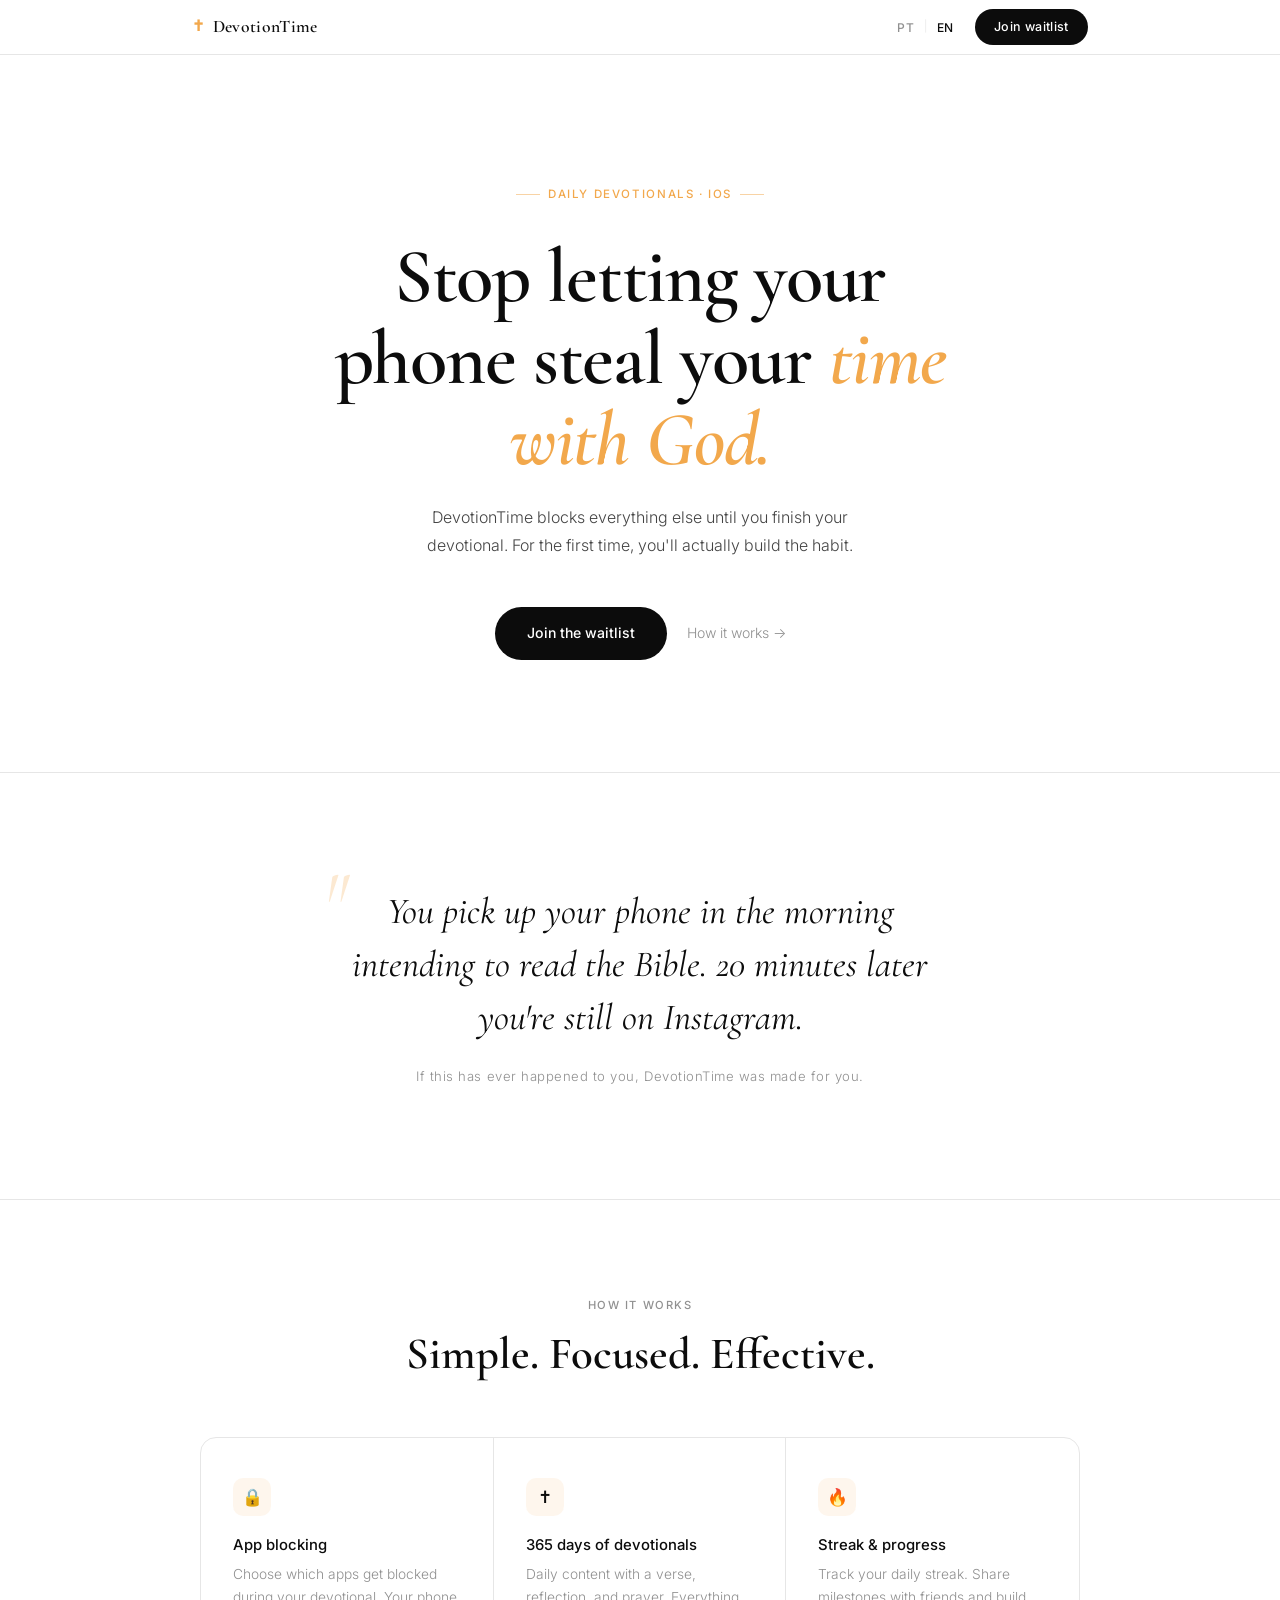
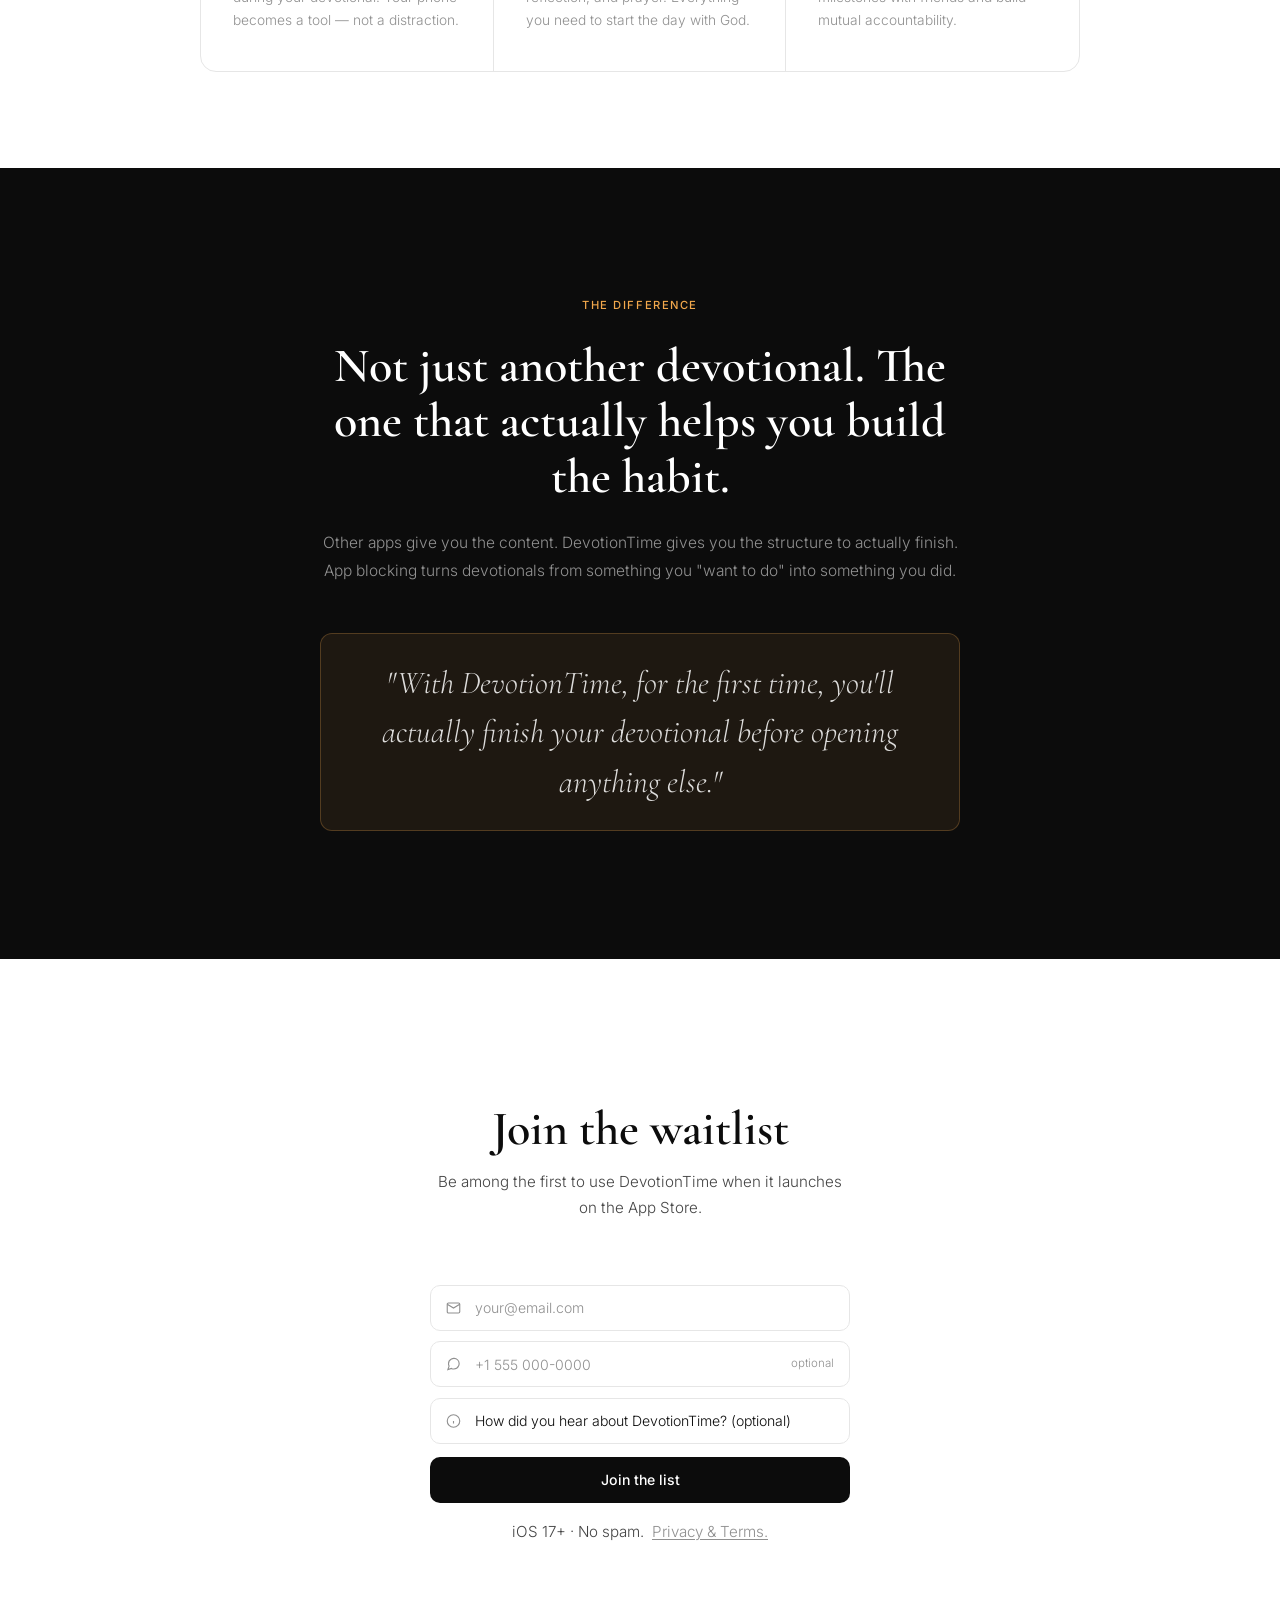
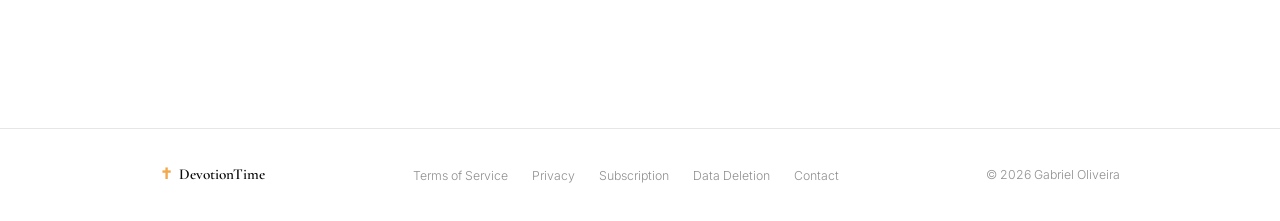
==== index.html @ e4043121 "Add legal page with terms of service, privacy policy, and support information" ====
<!doctype html>
<html lang="pt-BR" data-lang="pt">
  <head>
    <meta charset="UTF-8" />
    <meta name="viewport" content="width=device-width, initial-scale=1.0" />
    <title>DevotionTime — Seu tempo com Deus. Todo dia.</title>
    <meta
      name="description"
      content="Pare de deixar o celular roubar o seu tempo com Deus. DevotionTime bloqueia apps para que você complete seu devocional antes de abrir qualquer outra coisa."
    />
    <link rel="icon" type="image/png" href="Icon.png" />
    <link rel="apple-touch-icon" href="Icon.png" />
    <link rel="preconnect" href="https://fonts.googleapis.com" />
    <link rel="preconnect" href="https://fonts.gstatic.com" crossorigin />
    <link
      href="https://fonts.googleapis.com/css2?family=Cormorant+Garamond:ital,wght@0,400;0,600;0,700;1,400;1,600&family=Inter:wght@300;400;500&display=swap"
      rel="stylesheet"
    />

    <style>
      :root {
        --gold: #f2a84c;
        --gold-bg: rgba(242, 168, 76, 0.1);
        --black: #0c0c0c;
        --gray: #444444;
        --muted: #909090;
        --border: #e6e6e6;
        --white: #ffffff;
      }

      *,
      *::before,
      *::after {
        box-sizing: border-box;
        margin: 0;
        padding: 0;
      }
      html {
        scroll-behavior: smooth;
        font-size: 16px;
      }
      body {
        font-family: "Inter", sans-serif;
        font-weight: 300;
        color: var(--black);
        background: var(--white);
        line-height: 1.7;
        -webkit-font-smoothing: antialiased;
      }

      /* ── NAV ── */
      nav {
        position: fixed;
        top: 0;
        left: 0;
        right: 0;
        z-index: 100;
        background: rgba(255, 255, 255, 0.96);
        backdrop-filter: blur(16px);
        -webkit-backdrop-filter: blur(16px);
        border-bottom: 1px solid var(--border);
      }
      .nav-inner {
        max-width: 960px;
        margin: 0 auto;
        padding: 0 2rem;
        display: flex;
        align-items: center;
        justify-content: space-between;
        height: 54px;
      }
      .nav-brand {
        font-family: "Cormorant Garamond", serif;
        font-size: 1.1rem;
        font-weight: 600;
        color: var(--black);
        text-decoration: none;
        letter-spacing: 0.02em;
        display: flex;
        align-items: center;
        gap: 0.45rem;
      }
      .nav-brand .cross {
        color: var(--gold);
        font-size: 0.95rem;
      }
      .nav-right {
        display: flex;
        align-items: center;
        gap: 1rem;
      }
      .lang-toggle {
        display: flex;
        align-items: center;
        gap: 0.25rem;
      }
      .lang-btn {
        background: none;
        border: none;
        cursor: pointer;
        font-family: "Inter", sans-serif;
        font-size: 0.75rem;
        font-weight: 500;
        letter-spacing: 0.06em;
        color: var(--muted);
        padding: 0.2rem 0.3rem;
        border-radius: 4px;
        transition: color 0.18s;
      }
      .lang-btn:hover {
        color: var(--black);
      }
      .lang-btn.active {
        color: var(--black);
      }
      .lang-sep {
        font-size: 0.7rem;
        color: var(--border);
      }
      .nav-cta {
        background: var(--black);
        color: var(--white);
        font-family: "Inter", sans-serif;
        font-size: 0.78rem;
        font-weight: 500;
        letter-spacing: 0.03em;
        padding: 0.48rem 1.2rem;
        border-radius: 100px;
        text-decoration: none;
        transition: opacity 0.18s;
        white-space: nowrap;
      }
      .nav-cta:hover {
        opacity: 0.75;
      }

      /* ── HERO ── */
      .hero {
        padding: 11rem 2rem 7rem;
        max-width: 700px;
        margin: 0 auto;
        text-align: center;
      }
      .hero-eyebrow {
        display: inline-flex;
        align-items: center;
        gap: 0.5rem;
        font-size: 0.72rem;
        font-weight: 500;
        letter-spacing: 0.14em;
        text-transform: uppercase;
        color: var(--gold);
        margin-bottom: 2rem;
      }
      .hero-eyebrow::before,
      .hero-eyebrow::after {
        content: "";
        display: block;
        width: 24px;
        height: 1px;
        background: var(--gold);
        opacity: 0.5;
      }
      .hero h1 {
        font-family: "Cormorant Garamond", serif;
        font-size: clamp(2.8rem, 6.5vw, 4.8rem);
        font-weight: 600;
        line-height: 1.06;
        color: var(--black);
        letter-spacing: -0.015em;
        margin-bottom: 1.5rem;
      }
      .hero h1 em {
        font-style: italic;
        color: var(--gold);
      }
      .hero-sub {
        font-size: 1rem;
        color: var(--gray);
        line-height: 1.7;
        margin-bottom: 3rem;
        max-width: 440px;
        margin-left: auto;
        margin-right: auto;
      }
      .hero-actions {
        display: flex;
        align-items: center;
        justify-content: center;
        gap: 1.25rem;
        flex-wrap: wrap;
      }
      .btn-primary {
        background: var(--black);
        color: var(--white);
        font-family: "Inter", sans-serif;
        font-size: 0.88rem;
        font-weight: 500;
        padding: 0.9rem 2rem;
        border-radius: 100px;
        text-decoration: none;
        transition: opacity 0.18s;
        white-space: nowrap;
      }
      .btn-primary:hover {
        opacity: 0.75;
      }
      .btn-link {
        font-size: 0.88rem;
        color: var(--muted);
        text-decoration: none;
        transition: color 0.18s;
      }
      .btn-link:hover {
        color: var(--black);
      }

      /* ── DIVIDER ── */
      .divider {
        border: none;
        border-top: 1px solid var(--border);
      }

      /* ── HOOK QUOTE ── */
      .section-quote {
        padding: 7rem 2rem;
        text-align: center;
      }
      blockquote {
        font-family: "Cormorant Garamond", serif;
        font-size: clamp(1.55rem, 3.5vw, 2.3rem);
        font-weight: 400;
        font-style: italic;
        color: var(--black);
        line-height: 1.45;
        max-width: 620px;
        margin: 0 auto 1.25rem;
        position: relative;
      }
      blockquote::before {
        content: '"';
        font-size: 5rem;
        color: var(--gold);
        opacity: 0.25;
        position: absolute;
        top: -1.5rem;
        left: -0.5rem;
        font-family: "Cormorant Garamond", serif;
        line-height: 1;
        pointer-events: none;
      }
      .quote-caption {
        font-size: 0.82rem;
        color: var(--muted);
        letter-spacing: 0.04em;
      }

      /* ── FEATURES ── */
      .section-features {
        padding: 6rem 2rem;
      }
      .section-inner {
        max-width: 880px;
        margin: 0 auto;
      }
      .section-label {
        display: block;
        font-size: 0.7rem;
        font-weight: 500;
        letter-spacing: 0.14em;
        text-transform: uppercase;
        color: var(--muted);
        text-align: center;
        margin-bottom: 0.9rem;
      }
      .section-title {
        font-family: "Cormorant Garamond", serif;
        font-size: clamp(1.9rem, 4vw, 2.8rem);
        font-weight: 600;
        color: var(--black);
        line-height: 1.15;
        text-align: center;
        margin-bottom: 3.5rem;
      }
      .features-grid {
        display: grid;
        grid-template-columns: repeat(3, 1fr);
        border: 1px solid var(--border);
        border-radius: 16px;
        overflow: hidden;
      }
      .feature {
        padding: 2.5rem 2rem;
        border-right: 1px solid var(--border);
      }
      .feature:last-child {
        border-right: none;
      }
      .feature-dot {
        width: 38px;
        height: 38px;
        background: var(--gold-bg);
        border-radius: 10px;
        display: flex;
        align-items: center;
        justify-content: center;
        font-size: 1.05rem;
        margin-bottom: 1.25rem;
      }
      .feature h3 {
        font-size: 0.93rem;
        font-weight: 500;
        color: var(--black);
        margin-bottom: 0.5rem;
        line-height: 1.3;
      }
      .feature p {
        font-size: 0.86rem;
        color: var(--muted);
        line-height: 1.65;
      }

      /* ── DIFFERENTIATOR ── */
      .section-diff {
        padding: 8rem 2rem;
        background: var(--black);
      }
      .diff-inner {
        max-width: 640px;
        margin: 0 auto;
        text-align: center;
      }
      .diff-label {
        font-size: 0.7rem;
        font-weight: 500;
        letter-spacing: 0.14em;
        text-transform: uppercase;
        color: var(--gold);
        display: block;
        margin-bottom: 1.5rem;
      }
      .diff-title {
        font-family: "Cormorant Garamond", serif;
        font-size: clamp(1.9rem, 4vw, 3rem);
        font-weight: 600;
        line-height: 1.15;
        color: var(--white);
        margin-bottom: 1.5rem;
      }
      .diff-body {
        font-size: 0.97rem;
        color: rgba(255, 255, 255, 0.55);
        line-height: 1.8;
        margin-bottom: 3rem;
      }
      .diff-callout {
        background: rgba(242, 168, 76, 0.08);
        border: 1px solid rgba(242, 168, 76, 0.25);
        border-radius: 12px;
        padding: 1.5rem 2rem;
        font-family: "Cormorant Garamond", serif;
        font-size: 2rem;
        font-style: italic;
        color: rgba(255, 255, 255, 0.85);
        line-height: 1.55;
      }

      /* ── WAITLIST ── */
      .section-waitlist {
        padding: 9rem 2rem;
        text-align: center;
      }
      .waitlist-inner {
        max-width: 420px;
        margin: 0 auto;
      }
      .waitlist-inner h2 {
        font-family: "Cormorant Garamond", serif;
        font-size: clamp(2rem, 4vw, 3rem);
        font-weight: 600;
        line-height: 1.12;
        margin-bottom: 0.75rem;
      }
      .waitlist-inner > p {
        font-size: 0.95rem;
        color: var(--gray);
        margin-bottom: 2.5rem;
      }
      .waitlist-form {
        display: flex;
        flex-direction: column;
        gap: 0.65rem;
      }
      .form-field {
        position: relative;
      }
      .form-field-icon {
        position: absolute;
        left: 1rem;
        top: 50%;
        transform: translateY(-50%);
        color: var(--muted);
        display: flex;
        align-items: center;
        pointer-events: none;
      }
      .waitlist-form input {
        width: 100%;
        border: 1.5px solid var(--border);
        border-radius: 10px;
        outline: none;
        padding: 0.85rem 1rem 0.85rem 2.75rem;
        font-family: "Inter", sans-serif;
        font-size: 0.88rem;
        font-weight: 300;
        background: var(--white);
        color: var(--black);
        transition: border-color 0.18s;
      }
      .waitlist-form input:focus {
        border-color: var(--black);
      }
      .waitlist-form input::placeholder {
        color: var(--muted);
      }
      .waitlist-form button {
        width: 100%;
        background: var(--black);
        color: var(--white);
        border: none;
        border-radius: 10px;
        padding: 0.9rem 1.4rem;
        font-family: "Inter", sans-serif;
        font-size: 0.88rem;
        font-weight: 500;
        cursor: pointer;
        transition: opacity 0.18s;
        margin-top: 0.15rem;
      }
      .waitlist-form button:hover {
        opacity: 0.8;
      }
      .waitlist-form button:disabled {
        cursor: default;
      }
      .waitlist-form button.loading {
        opacity: 0.6;
        cursor: wait;
      }
      .form-error {
        font-size: 0.78rem;
        color: #c0392b;
        margin-top: 0.5rem;
        display: none;
      }
      .form-error.visible {
        display: block;
      }
      .field-optional {
        font-size: 0.72rem;
        color: var(--muted);
        position: absolute;
        right: 1rem;
        top: 50%;
        transform: translateY(-50%);
        pointer-events: none;
      }
      .waitlist-note {
        font-size: 0.76rem;
        color: var(--muted);
        margin-top: 1rem;
      }
      .waitlist-note a {
        color: var(--muted);
        text-decoration: underline;
        text-underline-offset: 2px;
      }
      .waitlist-note a:hover {
        color: var(--black);
      }

      /* ── FOOTER ── */
      footer {
        border-top: 1px solid var(--border);
        padding: 2rem 2rem;
      }
      .footer-inner {
        max-width: 960px;
        margin: 0 auto;
        display: flex;
        align-items: center;
        justify-content: space-between;
        flex-wrap: wrap;
        gap: 1rem;
      }
      .footer-brand {
        font-family: "Cormorant Garamond", serif;
        font-size: 0.95rem;
        font-weight: 600;
        color: var(--black);
        display: flex;
        align-items: center;
        gap: 0.4rem;
      }
      .footer-brand .cross {
        color: var(--gold);
      }
      .footer-links {
        display: flex;
        gap: 1.5rem;
        list-style: none;
        flex-wrap: wrap;
      }
      .footer-links a {
        font-size: 0.77rem;
        color: var(--muted);
        text-decoration: none;
        transition: color 0.18s;
      }
      .footer-links a:hover {
        color: var(--black);
      }
      .footer-copy {
        font-size: 0.77rem;
        color: var(--muted);
      }

      /* ── ANIMATIONS ── */
      .fade-in {
        opacity: 0;
        transform: translateY(14px);
        animation: fadeIn 0.65s ease forwards;
      }
      .d1 {
        animation-delay: 0.05s;
      }
      .d2 {
        animation-delay: 0.15s;
      }
      .d3 {
        animation-delay: 0.25s;
      }
      .d4 {
        animation-delay: 0.35s;
      }
      @keyframes fadeIn {
        to {
          opacity: 1;
          transform: none;
        }
      }

      .reveal {
        opacity: 0;
        transform: translateY(16px);
        transition:
          opacity 0.55s ease,
          transform 0.55s ease;
      }
      .reveal.visible {
        opacity: 1;
        transform: none;
      }

      /* ── RESPONSIVE ── */
      @media (max-width: 680px) {
        .hero {
          padding: 8rem 1.5rem 5rem;
        }
        .section-quote,
        .section-features,
        .section-waitlist {
          padding: 4.5rem 1.5rem;
        }
        .section-diff {
          padding: 5rem 1.5rem;
        }
        .features-grid {
          grid-template-columns: 1fr;
        }
        .feature {
          border-right: none;
          border-bottom: 1px solid var(--border);
        }
        .feature:last-child {
          border-bottom: none;
        }
        .footer-inner {
          flex-direction: column;
          align-items: flex-start;
        }
        .footer-links {
          gap: 1rem;
        }
        .nav-right {
          gap: 0.75rem;
        }
      }
    </style>
  </head>
  <body>
    <!-- NAV -->
    <nav>
      <div class="nav-inner">
        <a href="#" class="nav-brand">
          <span class="cross">✝</span>
          DevotionTime
        </a>
        <div class="nav-right">
          <div class="lang-toggle" role="group" aria-label="Language">
            <button id="btn-pt" class="lang-btn active" onclick="setLang('pt')">
              PT
            </button>
            <span class="lang-sep" aria-hidden="true">|</span>
            <button id="btn-en" class="lang-btn" onclick="setLang('en')">
              EN
            </button>
          </div>
          <a href="#lista" class="nav-cta" data-i18n="nav_cta"
            >Entrar na lista</a
          >
        </div>
      </div>
    </nav>

    <!-- HERO -->
    <section class="hero">
      <span class="hero-eyebrow fade-in d1" data-i18n="hero_eyebrow"
        >Devocionais Diários · iOS</span
      >
      <h1 class="fade-in d2" data-i18n-html="hero_h1">
        Pare de deixar o celular roubar o seu <em>tempo com Deus.</em>
      </h1>
      <p class="hero-sub fade-in d3" data-i18n="hero_sub">
        DevotionTime bloqueia tudo o mais até você terminar seu devocional. Pela
        primeira vez, você vai conseguir criar o hábito de verdade.
      </p>
      <div class="hero-actions fade-in d4">
        <a href="#lista" class="btn-primary" data-i18n="hero_cta"
          >Entrar na lista de espera</a
        >
        <a href="#como" class="btn-link" data-i18n="hero_how"
          >Como funciona →</a
        >
      </div>
    </section>

    <hr class="divider" />

    <!-- HOOK QUOTE -->
    <section class="section-quote reveal">
      <blockquote data-i18n="quote_text">
        Você abre o celular de manhã com a intenção de ler a Bíblia. 20 minutos
        depois você ainda está no Instagram.
      </blockquote>
      <p class="quote-caption" data-i18n="quote_caption">
        Se isso já aconteceu com você, o DevotionTime foi feito pra você.
      </p>
    </section>

    <hr class="divider" />

    <!-- FEATURES -->
    <section class="section-features" id="como">
      <div class="section-inner">
        <span class="section-label reveal" data-i18n="feat_label"
          >Como funciona</span
        >
        <h2 class="section-title reveal" data-i18n="feat_title">
          Simples. Direto. Eficaz.
        </h2>
        <div class="features-grid reveal">
          <div class="feature">
            <div class="feature-dot">🔒</div>
            <h3 data-i18n="feat1_h">Bloqueio de apps</h3>
            <p data-i18n="feat1_p">
              Configure quais apps ficam bloqueados durante o devocional. Seu
              celular vira ferramenta — não distração.
            </p>
          </div>
          <div class="feature">
            <div class="feature-dot">✝</div>
            <h3 data-i18n="feat2_h">Devocionais para 365 dias</h3>
            <p data-i18n="feat2_p">
              Conteúdo diário com versículo, reflexão e oração. Tudo que você
              precisa para começar o dia com Deus.
            </p>
          </div>
          <div class="feature">
            <div class="feature-dot">🔥</div>
            <h3 data-i18n="feat3_h">Streak e progresso</h3>
            <p data-i18n="feat3_p">
              Acompanhe sua sequência de dias. Compartilhe marcos com amigos e
              crie responsabilidade mútua.
            </p>
          </div>
        </div>
      </div>
    </section>

    <!-- DIFFERENTIATOR -->
    <section class="section-diff">
      <div class="diff-inner reveal">
        <span class="diff-label" data-i18n="diff_label">O diferencial</span>
        <h2 class="diff-title" data-i18n="diff_title">
          Não é mais um devocional. É o que realmente te ajuda a criar o hábito.
        </h2>
        <p class="diff-body" data-i18n="diff_body">
          Outros apps te dão o conteúdo. O DevotionTime te dá a estrutura pra
          você realmente completar. O bloqueio de apps transforma o devocional
          de "quero fazer" em "fiz".
        </p>
        <div class="diff-callout" data-i18n="diff_callout">
          "Com o DevotionTime, pela primeira vez, você vai conseguir terminar
          seu devocional antes de abrir qualquer outra coisa."
        </div>
      </div>
    </section>

    <!-- WAITLIST -->
    <section class="section-waitlist" id="lista">
      <div class="waitlist-inner reveal">
        <h2 data-i18n="wl_title">Entre na lista de espera</h2>
        <p data-i18n="wl_sub">
          Seja um dos primeiros a usar o DevotionTime quando lançar na App
          Store.
        </p>
        <p
          id="waitlistCount"
          style="
            font-size: 0.82rem;
            color: var(--gold);
            font-weight: 500;
            margin-bottom: 1.5rem;
            margin-top: -1rem;
            min-height: 1.2em;
          "
        ></p>

        <form
          class="waitlist-form"
          id="waitlistForm"
          onsubmit="handleSubmit(event)"
          novalidate
        >
          <!-- Honeypot anti-spam: invisível para humanos, bots preenchem -->
          <div
            style="
              position: absolute;
              left: -9999px;
              top: -9999px;
              opacity: 0;
              height: 0;
              overflow: hidden;
            "
            aria-hidden="true"
          >
            <input
              type="text"
              id="inputHoneypot"
              name="website"
              tabindex="-1"
              autocomplete="off"
            />
          </div>

          <!-- Email -->
          <div class="form-field">
            <span class="form-field-icon">
              <svg
                width="15"
                height="15"
                fill="none"
                stroke="currentColor"
                stroke-width="1.8"
                viewBox="0 0 24 24"
                aria-hidden="true"
              >
                <path
                  d="M4 4h16c1.1 0 2 .9 2 2v12c0 1.1-.9 2-2 2H4c-1.1 0-2-.9-2-2V6c0-1.1.9-2 2-2z"
                />
                <polyline points="22,6 12,12 2,6" />
              </svg>
            </span>
            <input
              type="email"
              id="inputEmail"
              data-i18n-ph="wl_email_ph"
              placeholder="seu@email.com"
              required
            />
          </div>

          <!-- WhatsApp -->
          <div class="form-field">
            <span class="form-field-icon">
              <svg
                width="15"
                height="15"
                fill="none"
                stroke="currentColor"
                stroke-width="1.8"
                viewBox="0 0 24 24"
                aria-hidden="true"
              >
                <path
                  d="M21 11.5a8.38 8.38 0 0 1-.9 3.8 8.5 8.5 0 0 1-7.6 4.7 8.38 8.38 0 0 1-3.8-.9L3 21l1.9-5.7a8.38 8.38 0 0 1-.9-3.8 8.5 8.5 0 0 1 4.7-7.6 8.38 8.38 0 0 1 3.8-.9h.5a8.48 8.48 0 0 1 8 8v.5z"
                />
              </svg>
            </span>
            <input
              type="tel"
              id="inputWa"
              data-i18n-ph="wl_wa_ph"
              placeholder="+55 11 99999-9999"
            />
            <span class="field-optional" data-i18n="wl_optional">opcional</span>
          </div>

          <!-- Como você soube -->
          <div class="form-field">
            <span class="form-field-icon">
              <svg
                width="15"
                height="15"
                fill="none"
                stroke="currentColor"
                stroke-width="1.8"
                viewBox="0 0 24 24"
                aria-hidden="true"
              >
                <circle cx="12" cy="12" r="10" />
                <path d="M12 16v-4M12 8h.01" />
              </svg>
            </span>
            <select
              id="inputSource"
              style="
                width: 100%;
                border: 1.5px solid var(--border);
                border-radius: 10px;
                outline: none;
                padding: 0.85rem 1rem 0.85rem 2.75rem;
                font-family: &quot;Inter&quot;, sans-serif;
                font-size: 0.88rem;
                font-weight: 300;
                background: var(--white);
                color: var(--black);
                transition: border-color 0.18s;
                appearance: none;
                -webkit-appearance: none;
                cursor: pointer;
              "
            >
              <option value="" data-i18n-opt="src_default">
                Como você soube do DevotionTime? (opcional)
              </option>
              <option value="instagram" data-i18n-opt="src_ig">
                Instagram
              </option>
              <option value="tiktok" data-i18n-opt="src_tt">TikTok</option>
              <option value="amigo" data-i18n-opt="src_friend">
                Indicação de amigo
              </option>
              <option value="igreja" data-i18n-opt="src_church">
                Igreja / Líder
              </option>
              <option value="google" data-i18n-opt="src_google">Google</option>
              <option value="outro" data-i18n-opt="src_other">Outro</option>
            </select>
          </div>

          <button type="submit" data-i18n="wl_btn">Entrar na lista</button>
        </form>

        <p class="form-error" id="formError" data-i18n="wl_error"></p>
        <p class="waitlist-note">
          <span data-i18n="wl_note">iOS 17+ · Sem spam.</span>
          &nbsp;<a href="legal.html" data-i18n="wl_legal"
            >Privacidade e Termos.</a
          >
        </p>
      </div>
    </section>

    <!-- FOOTER -->
    <footer>
      <div class="footer-inner">
        <span class="footer-brand"
          ><span class="cross">✝</span> DevotionTime</span
        >
        <ul class="footer-links">
          <li>
            <a href="legal.html#termos" data-i18n="footer_terms"
              >Termos de Serviço</a
            >
          </li>
          <li>
            <a href="legal.html#privacidade" data-i18n="footer_privacy"
              >Privacidade</a
            >
          </li>
          <li>
            <a href="legal.html#assinatura" data-i18n="footer_sub"
              >Assinatura</a
            >
          </li>
          <li>
            <a href="legal.html#exclusao" data-i18n="footer_delete"
              >Exclusão de Dados</a
            >
          </li>
          <li>
            <a href="legal.html#contato" data-i18n="footer_contact">Contato</a>
          </li>
        </ul>
        <span class="footer-copy">© 2026 Gabriel Oliveira</span>
      </div>
    </footer>

    <script>
      /* ── GOOGLE SHEETS ENDPOINT ── */
      const SCRIPT_URL =
        "https://script.google.com/macros/s/AKfycbwKPdiy_Fq5JlssADIOMHBl4cHiB1ARZS4qTkLZBx2nkPgjTgJylPqbgYb9zzLFrXZg/exec"; // cole aqui a URL do Apps Script

      /* ── TRANSLATIONS ── */
      const T = {
        pt: {
          nav_cta: "Entrar na lista",
          hero_eyebrow: "Devocionais Diários · iOS",
          hero_h1:
            "Pare de deixar o celular roubar o seu <em>tempo com Deus.</em>",
          hero_sub:
            "DevotionTime bloqueia tudo o mais até você terminar seu devocional. Pela primeira vez, você vai conseguir criar o hábito de verdade.",
          hero_cta: "Entrar na lista de espera",
          hero_how: "Como funciona →",
          quote_text:
            "Você abre o celular de manhã com a intenção de ler a Bíblia. 20 minutos depois você ainda está no Instagram.",
          quote_caption:
            "Se isso já aconteceu com você, o DevotionTime foi feito pra você.",
          feat_label: "Como funciona",
          feat_title: "Simples. Direto. Eficaz.",
          feat1_h: "Bloqueio de apps",
          feat1_p:
            "Configure quais apps ficam bloqueados durante o devocional. Seu celular vira ferramenta — não distração.",
          feat2_h: "Devocionais para 365 dias",
          feat2_p:
            "Conteúdo diário com versículo, reflexão e oração. Tudo que você precisa para começar o dia com Deus.",
          feat3_h: "Streak e progresso",
          feat3_p:
            "Acompanhe sua sequência de dias. Compartilhe marcos com amigos e crie responsabilidade mútua.",
          diff_label: "O diferencial",
          diff_title:
            "Não é mais um devocional. É o que realmente te ajuda a criar o hábito.",
          diff_body:
            'Outros apps te dão o conteúdo. O DevotionTime te dá a estrutura pra você realmente completar. O bloqueio de apps transforma o devocional de "quero fazer" em "fiz".',
          diff_callout:
            '"Com o DevotionTime, pela primeira vez, você vai conseguir terminar seu devocional antes de abrir qualquer outra coisa."',
          wl_title: "Entre na lista de espera",
          wl_sub:
            "Seja um dos primeiros a usar o DevotionTime quando lançar na App Store.",
          wl_email_ph: "seu@email.com",
          wl_wa_ph: "+55 11 99999-9999",
          wl_optional: "opcional",
          wl_btn: "Entrar na lista",
          wl_note: "iOS 17+ · Sem spam.",
          wl_legal: "Privacidade e Termos.",
          wl_success: "Na lista ✓",
          wl_loading: "Enviando…",
          wl_error: "Algo deu errado. Tente novamente.",
          src_default: "Como você soube do DevotionTime? (opcional)",
          src_ig: "Instagram",
          src_tt: "TikTok",
          src_friend: "Indicação de amigo",
          src_church: "Igreja / Líder",
          src_google: "Google",
          src_other: "Outro",
          footer_terms: "Termos de Serviço",
          footer_privacy: "Privacidade",
          footer_sub: "Assinatura",
          footer_delete: "Exclusão de Dados",
          footer_contact: "Contato",
        },
        en: {
          nav_cta: "Join waitlist",
          hero_eyebrow: "Daily Devotionals · iOS",
          hero_h1: "Stop letting your phone steal your <em>time with God.</em>",
          hero_sub:
            "DevotionTime blocks everything else until you finish your devotional. For the first time, you'll actually build the habit.",
          hero_cta: "Join the waitlist",
          hero_how: "How it works →",
          quote_text:
            "You pick up your phone in the morning intending to read the Bible. 20 minutes later you're still on Instagram.",
          quote_caption:
            "If this has ever happened to you, DevotionTime was made for you.",
          feat_label: "How it works",
          feat_title: "Simple. Focused. Effective.",
          feat1_h: "App blocking",
          feat1_p:
            "Choose which apps get blocked during your devotional. Your phone becomes a tool — not a distraction.",
          feat2_h: "365 days of devotionals",
          feat2_p:
            "Daily content with a verse, reflection, and prayer. Everything you need to start the day with God.",
          feat3_h: "Streak & progress",
          feat3_p:
            "Track your daily streak. Share milestones with friends and build mutual accountability.",
          diff_label: "The difference",
          diff_title:
            "Not just another devotional. The one that actually helps you build the habit.",
          diff_body:
            'Other apps give you the content. DevotionTime gives you the structure to actually finish. App blocking turns devotionals from something you "want to do" into something you did.',
          diff_callout:
            '"With DevotionTime, for the first time, you\'ll actually finish your devotional before opening anything else."',
          wl_title: "Join the waitlist",
          wl_sub:
            "Be among the first to use DevotionTime when it launches on the App Store.",
          wl_email_ph: "your@email.com",
          wl_wa_ph: "+1 555 000-0000",
          wl_optional: "optional",
          wl_btn: "Join the list",
          wl_note: "iOS 17+ · No spam.",
          wl_legal: "Privacy & Terms.",
          wl_success: "You're in ✓",
          wl_loading: "Sending…",
          wl_error: "Something went wrong. Please try again.",
          src_default: "How did you hear about DevotionTime? (optional)",
          src_ig: "Instagram",
          src_tt: "TikTok",
          src_friend: "Friend referral",
          src_church: "Church / Leader",
          src_google: "Google",
          src_other: "Other",
          footer_terms: "Terms of Service",
          footer_privacy: "Privacy",
          footer_sub: "Subscription",
          footer_delete: "Data Deletion",
          footer_contact: "Contact",
        },
      };

      let currentLang = "pt";

      function setLang(lang) {
        currentLang = lang;
        document.documentElement.lang = lang === "pt" ? "pt-BR" : "en";
        document.documentElement.dataset.lang = lang;

        document
          .getElementById("btn-pt")
          .classList.toggle("active", lang === "pt");
        document
          .getElementById("btn-en")
          .classList.toggle("active", lang === "en");

        const dict = T[lang];

        document.querySelectorAll("[data-i18n]").forEach((el) => {
          const key = el.dataset.i18n;
          if (dict[key] !== undefined) el.textContent = dict[key];
        });

        document.querySelectorAll("[data-i18n-html]").forEach((el) => {
          const key = el.dataset.i18nHtml;
          if (dict[key] !== undefined) el.innerHTML = dict[key];
        });

        document.querySelectorAll("[data-i18n-ph]").forEach((el) => {
          const key = el.dataset.i18nPh;
          if (dict[key] !== undefined) el.placeholder = dict[key];
        });

        document.querySelectorAll("[data-i18n-opt]").forEach((el) => {
          const key = el.dataset.i18nOpt;
          if (dict[key] !== undefined) el.textContent = dict[key];
        });
      }

      /* ── FORM SUBMIT ── */
      async function handleSubmit(e) {
        e.preventDefault();

        const form = e.target;
        const btn = form.querySelector('button[type="submit"]');
        const inputs = form.querySelectorAll("input");
        const errEl = document.getElementById("formError");

        const email = document.getElementById("inputEmail").value.trim();
        const whatsapp = document.getElementById("inputWa").value.trim();
        const source = document.getElementById("inputSource").value;
        const honeypot = document.getElementById("inputHoneypot").value;

        // Proteção honeypot: bot preencheu o campo invisível — simula sucesso silenciosamente
        if (honeypot) {
          btn.textContent = T[currentLang].wl_success;
          btn.style.background = "#F2A84C";
          btn.style.color = "#0c0c0c";
          return;
        }

        // reset error
        errEl.classList.remove("visible");

        // loading state
        btn.textContent = T[currentLang].wl_loading;
        btn.classList.add("loading");
        btn.disabled = true;
        inputs.forEach((i) => (i.disabled = true));

        try {
          await fetch(SCRIPT_URL, {
            method: "POST",
            mode: "no-cors",
            headers: { "Content-Type": "application/json" },
            body: JSON.stringify({
              email,
              whatsapp,
              source,
              lang: currentLang,
            }),
          });

          // com no-cors não conseguimos ler o status, assumimos sucesso
          btn.textContent = T[currentLang].wl_success;
          btn.classList.remove("loading");
          btn.style.background = "#F2A84C";
          btn.style.color = "#0c0c0c";
        } catch (err) {
          // erro de rede (offline, DNS, etc.)
          errEl.textContent = T[currentLang].wl_error;
          errEl.classList.add("visible");

          btn.textContent = T[currentLang].wl_btn;
          btn.classList.remove("loading");
          btn.disabled = false;
          inputs.forEach((i) => (i.disabled = false));
        }
      }

      /* ── SCROLL REVEAL ── */
      const io = new IntersectionObserver(
        (entries) =>
          entries.forEach((e) => {
            if (e.isIntersecting) {
              e.target.classList.add("visible");
              io.unobserve(e.target);
            }
          }),
        { threshold: 0.1 },
      );
      document.querySelectorAll(".reveal").forEach((el) => io.observe(el));

      /* ── DETECT BROWSER LANGUAGE ── */
      (function detectLang() {
        const saved = localStorage.getItem("dt_lang");
        if (saved === "en") {
          setLang("en");
          return;
        }
        const nav = (
          navigator.language ||
          navigator.userLanguage ||
          ""
        ).toLowerCase();
        if (!nav.startsWith("pt") && saved !== "pt") setLang("en");
      })();

      /* ── WAITLIST COUNTER ── */
      (function loadCount() {
        const el = document.getElementById("waitlistCount");
        if (!el || !SCRIPT_URL) return;
        fetch(SCRIPT_URL + "?action=count")
          .then((r) => r.json())
          .then((data) => {
            if (data && data.count > 0) {
              el.textContent =
                currentLang === "pt"
                  ? `🔥 ${data.count} pessoas já na lista`
                  : `🔥 ${data.count} people already on the list`;
            }
          })
          .catch(() => {});
      })();

      /* ── PERSIST LANG CHOICE ── */
      document
        .getElementById("btn-pt")
        .addEventListener("click", () => localStorage.setItem("dt_lang", "pt"));
      document
        .getElementById("btn-en")
        .addEventListener("click", () => localStorage.setItem("dt_lang", "en"));
    </script>
  </body>
</html>
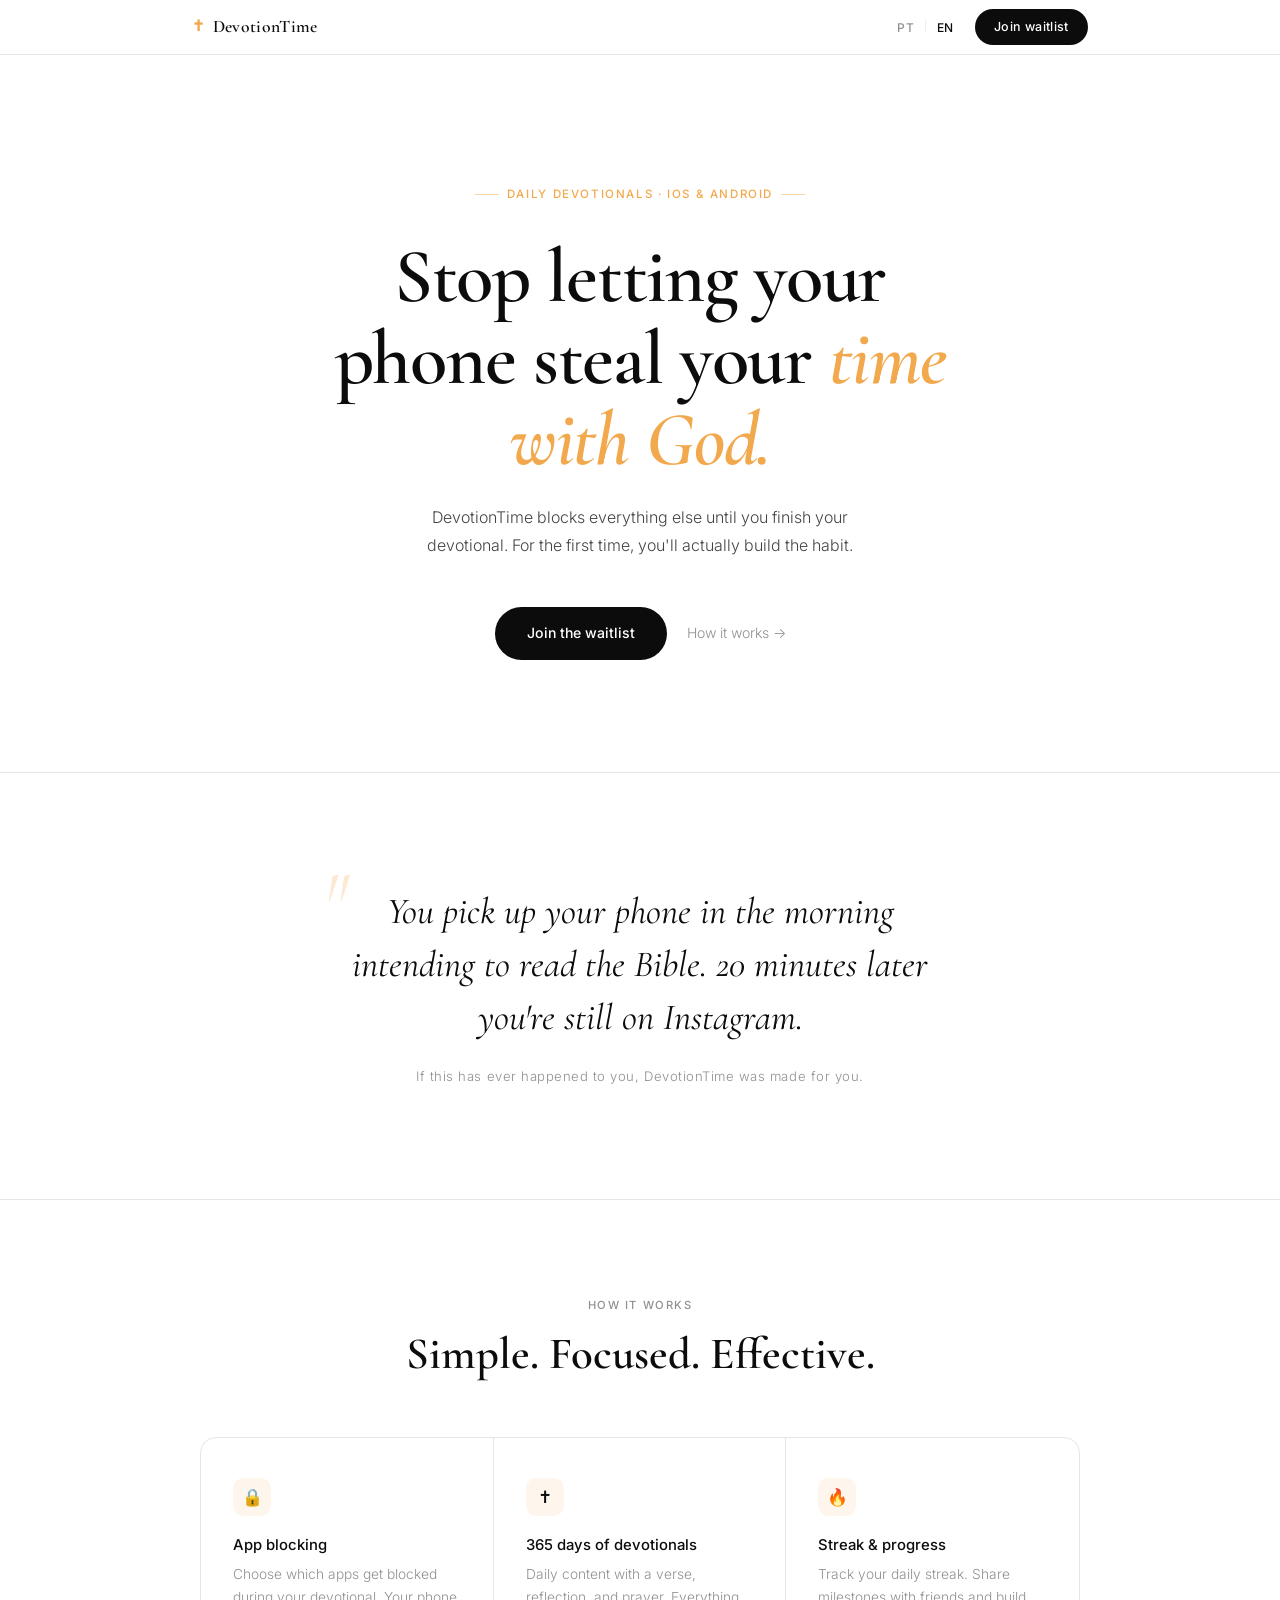
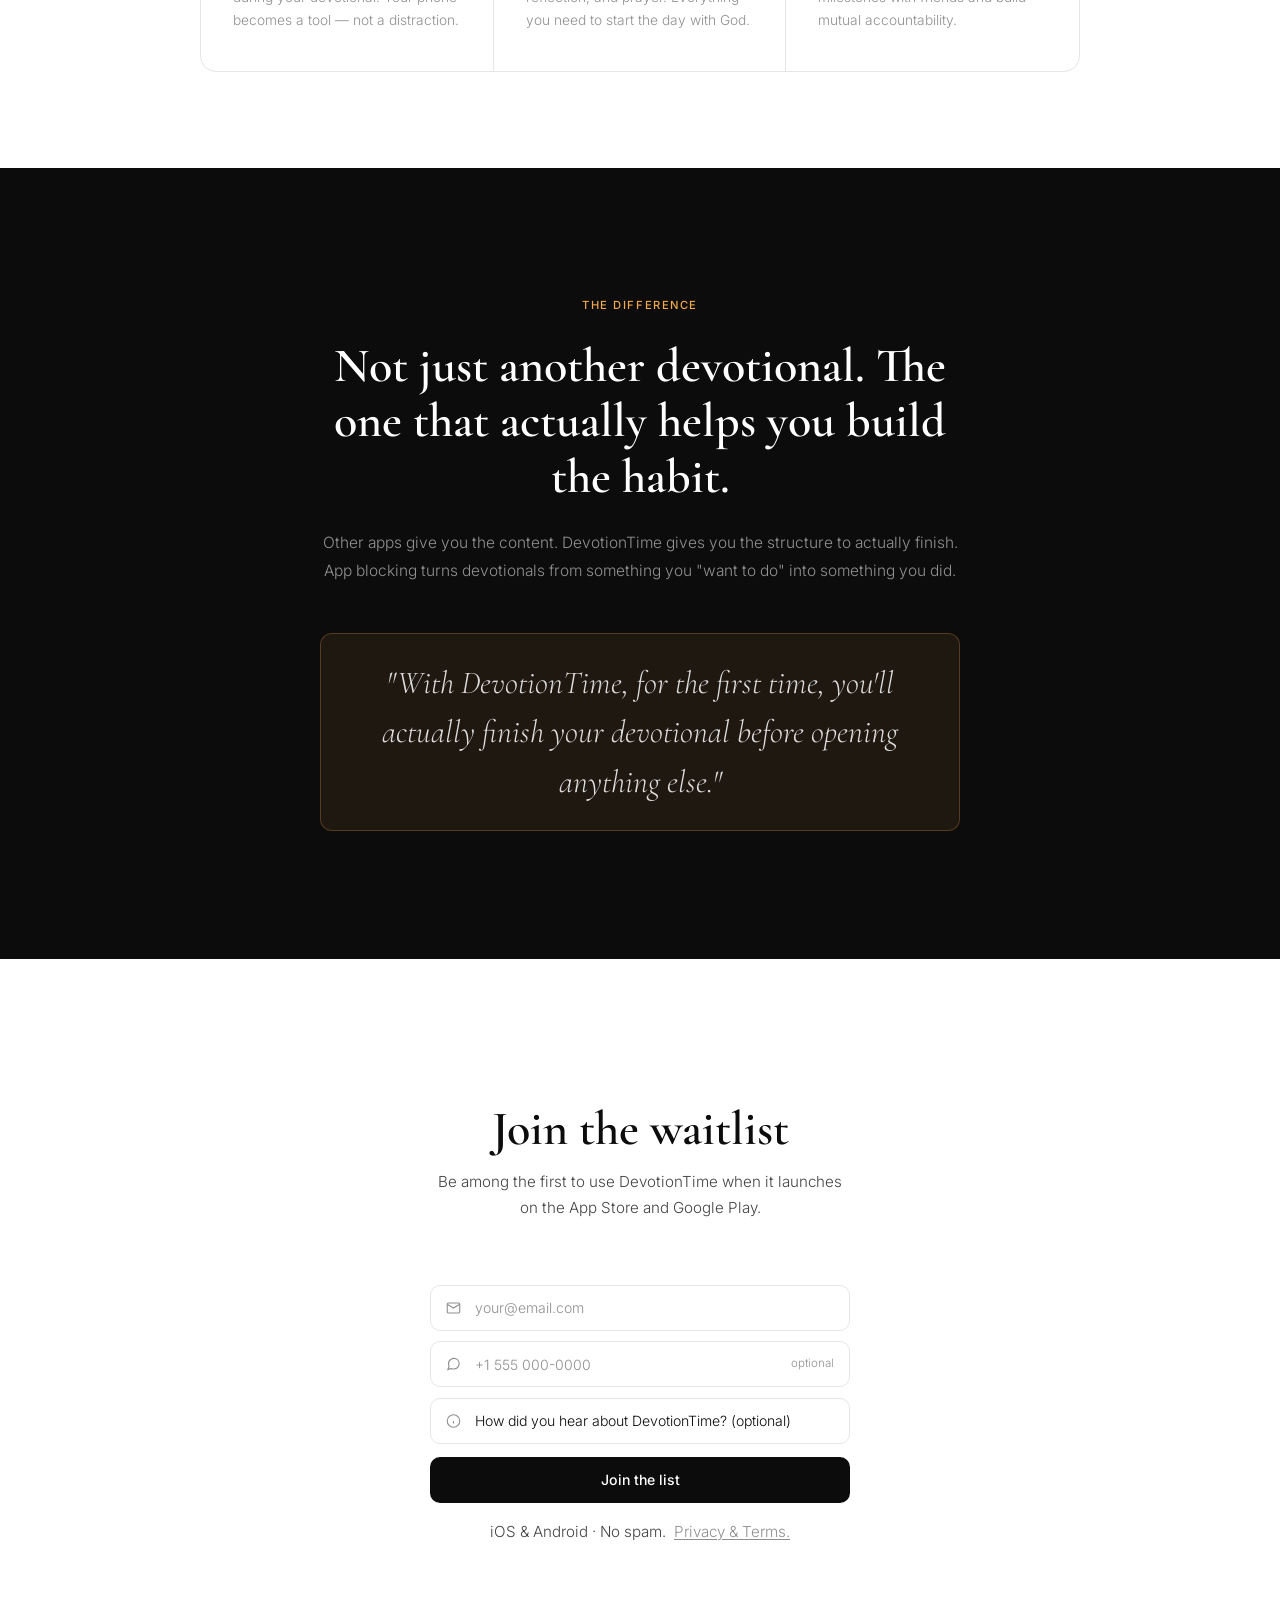
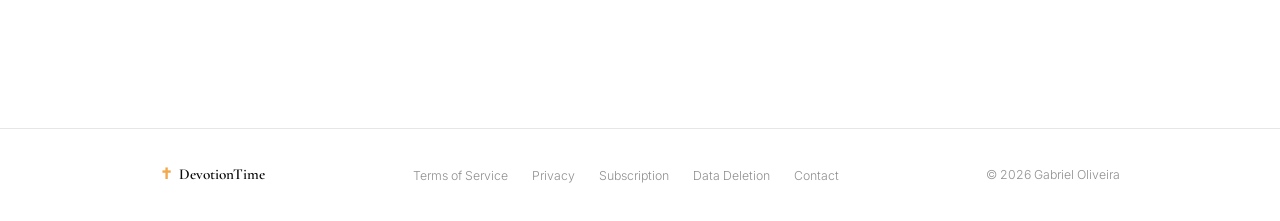
==== commit ac05a74e: "Update hero section and waitlist text to include Android support" ====
--- a/index.html
+++ b/index.html
@@ -626,7 +626,7 @@
     <!-- HERO -->
     <section class="hero">
       <span class="hero-eyebrow fade-in d1" data-i18n="hero_eyebrow"
-        >Devocionais Diários · iOS</span
+        >Devocionais Diários · iOS & Android</span
       >
       <h1 class="fade-in d2" data-i18n-html="hero_h1">
         Pare de deixar o celular roubar o seu <em>tempo com Deus.</em>
@@ -723,7 +723,7 @@
         <h2 data-i18n="wl_title">Entre na lista de espera</h2>
         <p data-i18n="wl_sub">
           Seja um dos primeiros a usar o DevotionTime quando lançar na App
-          Store.
+          Store e Google Play.
         </p>
         <p
           id="waitlistCount"
@@ -875,7 +875,7 @@
 
         <p class="form-error" id="formError" data-i18n="wl_error"></p>
         <p class="waitlist-note">
-          <span data-i18n="wl_note">iOS 17+ · Sem spam.</span>
+          <span data-i18n="wl_note">iOS & Android · Sem spam.</span>
           &nbsp;<a href="legal.html" data-i18n="wl_legal"
             >Privacidade e Termos.</a
           >
@@ -927,7 +927,7 @@
       const T = {
         pt: {
           nav_cta: "Entrar na lista",
-          hero_eyebrow: "Devocionais Diários · iOS",
+          hero_eyebrow: "Devocionais Diários · iOS & Android",
           hero_h1:
             "Pare de deixar o celular roubar o seu <em>tempo com Deus.</em>",
           hero_sub:
@@ -958,12 +958,12 @@
             '"Com o DevotionTime, pela primeira vez, você vai conseguir terminar seu devocional antes de abrir qualquer outra coisa."',
           wl_title: "Entre na lista de espera",
           wl_sub:
-            "Seja um dos primeiros a usar o DevotionTime quando lançar na App Store.",
+            "Seja um dos primeiros a usar o DevotionTime quando lançar na App Store e Google Play.",
           wl_email_ph: "seu@email.com",
           wl_wa_ph: "+55 11 99999-9999",
           wl_optional: "opcional",
           wl_btn: "Entrar na lista",
-          wl_note: "iOS 17+ · Sem spam.",
+          wl_note: "iOS & Android · Sem spam.",
           wl_legal: "Privacidade e Termos.",
           wl_success: "Na lista ✓",
           wl_loading: "Enviando…",
@@ -983,7 +983,7 @@
         },
         en: {
           nav_cta: "Join waitlist",
-          hero_eyebrow: "Daily Devotionals · iOS",
+          hero_eyebrow: "Daily Devotionals · iOS & Android",
           hero_h1: "Stop letting your phone steal your <em>time with God.</em>",
           hero_sub:
             "DevotionTime blocks everything else until you finish your devotional. For the first time, you'll actually build the habit.",
@@ -1013,12 +1013,12 @@
             '"With DevotionTime, for the first time, you\'ll actually finish your devotional before opening anything else."',
           wl_title: "Join the waitlist",
           wl_sub:
-            "Be among the first to use DevotionTime when it launches on the App Store.",
+            "Be among the first to use DevotionTime when it launches on the App Store and Google Play.",
           wl_email_ph: "your@email.com",
           wl_wa_ph: "+1 555 000-0000",
           wl_optional: "optional",
           wl_btn: "Join the list",
-          wl_note: "iOS 17+ · No spam.",
+          wl_note: "iOS & Android · No spam.",
           wl_legal: "Privacy & Terms.",
           wl_success: "You're in ✓",
           wl_loading: "Sending…",
